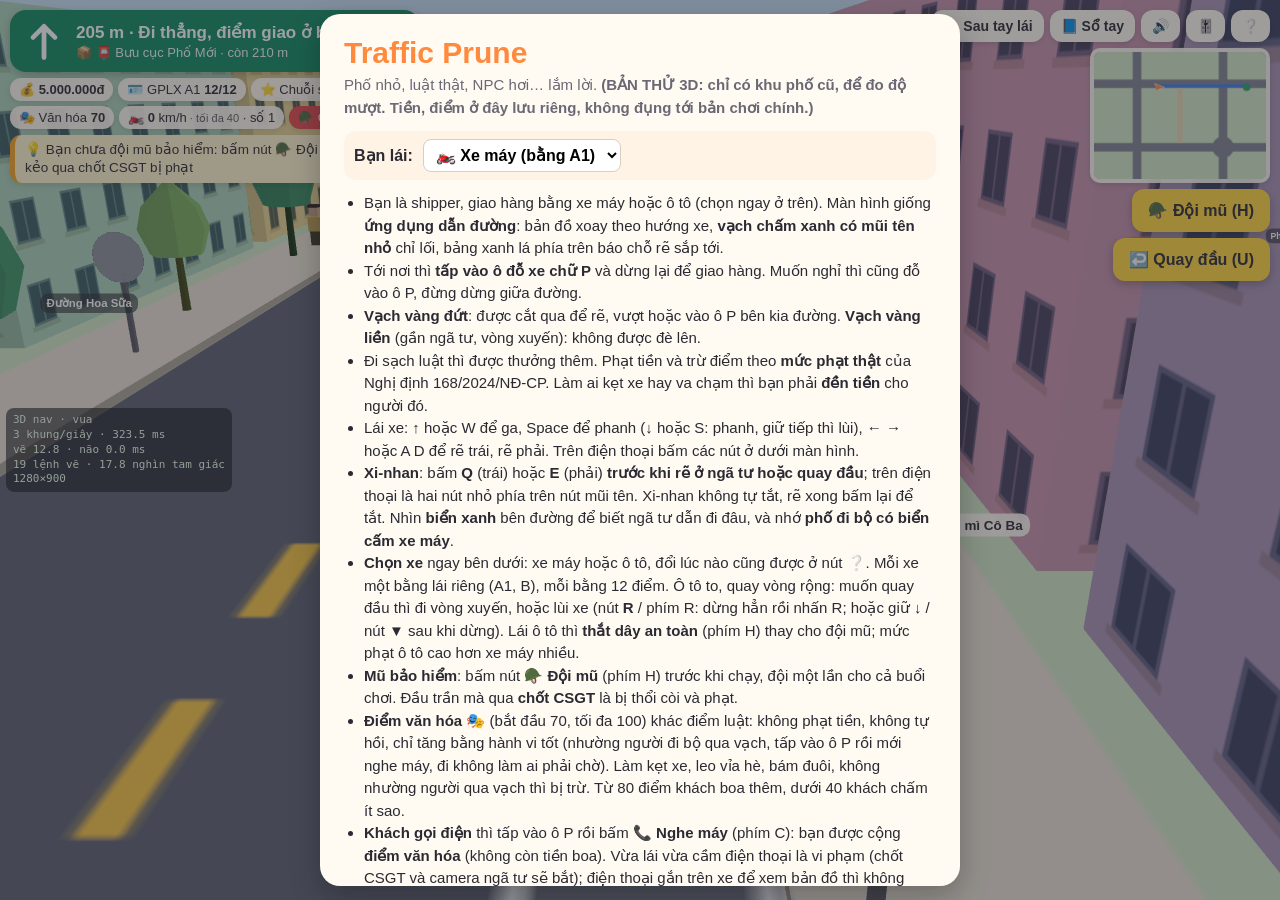
==== thu-3d/index.html @ 2b47bef3 "Thử 3D: bản thử nấc 2 cho khu phố cũ (dùng lại bộ não game, chỉ thay phần vẽ) - thu-3d/index.html: b" ====
<!DOCTYPE html>
<html lang="vi">
<head>
<meta charset="utf-8">
<meta name="viewport" content="width=device-width,initial-scale=1,maximum-scale=1,user-scalable=no">
<title>Traffic Prune · bản thử 3D (khu phố cũ)</title>
<link rel="icon" href="data:image/svg+xml,%3Csvg xmlns=%22http://www.w3.org/2000/svg%22 viewBox=%220 0 100 100%22%3E%3Ctext y=%22.9em%22 font-size=%2290%22%3E%F0%9F%9B%B5%3C/text%3E%3C/svg%3E">
<link rel="stylesheet" href="../css/style.css">
<link rel="stylesheet" href="thu-3d.css">
</head>
<body>
<div id="stage"><canvas id="game"></canvas></div>
<div id="flash">📸 Camera phạt nguội đã ghi hình</div>

<div id="top">
  <div id="nav"><div id="navIcon"></div><div id="navTxt"><div id="navMain"></div><div id="navSub"></div></div></div>
  <div id="chips">
    <div class="chip" id="money"></div>
    <div class="chip" id="pts"></div>
    <div class="chip" id="streak"></div>
    <div class="chip" id="cult"></div>
    <div class="chip" id="speed"></div>
    <div class="chip over" id="helmchip" style="display:none"></div>
    <div class="chip" id="callchip" style="display:none"></div>
    <div class="chip" id="sigchip" style="display:none"><b id="sigL">◀</b> <span class="lbl">xi-nhan</span> <b id="sigR">▶</b></div>
  </div>
  <div id="warn"></div>
  <div id="bubble"><b id="bubName"></b><span id="bubText"></span></div>
  <div id="law"></div>
</div>
<div id="right">
  <div id="topbtns">
    <button class="btn" id="viewBtn"></button>
    <button class="btn" id="bookBtn">📘<span class="lbl"> Sổ tay</span></button>
    <button class="btn" id="muteBtn" aria-label="Bật hoặc tắt âm thanh">🔊</button>
    <button class="btn" id="soundBtn" aria-label="Cài đặt âm thanh">🎚️</button>
    <button class="btn" id="helpBtn">❔</button>
  </div>
  <div id="soundPanel" class="chip">
    <label class="srow"><input type="checkbox" id="sndOn"> Bật âm thanh</label>
    <label class="srow">Loại xe <select id="sndBike"><option value="so">Xe số</option><option value="ga">Xe tay ga</option></select></label>
    <label class="srow">Tiếng động <input type="range" id="sndFx" min="0" max="1" step="0.05"></label>
    <label class="srow">Giọng chỉ đường <input type="range" id="sndVoice" min="0" max="1" step="0.05"></label>
    <label class="srow">Giọng NPC <input type="range" id="sndNpc" min="0" max="1" step="0.05"></label>
    <div class="fine" id="sndStatus"></div>
    <button class="btn" id="sndTest">▶ Nghe thử</button>
  </div>
  <canvas id="mini"></canvas>
  <div id="actions">
    <button class="btn act" id="helmBtn">🪖 Đội mũ <span class="key">(H)</span></button>
    <button class="btn act" id="utBtn"><span id="utTxt">↩️ Quay đầu</span> <span class="key">(U)</span></button>
    <button class="btn act ring" id="callBtn" style="display:none">📞 Nghe máy <span class="key">(C)</span></button>
  </div>
</div>

<!-- Góc nhìn "sau tay lái": ghi đông và đồng hồ tốc độ, chỉ hiện khi chọn kiểu nhìn này -->
<div id="cockpit" aria-hidden="true">
  <svg viewBox="0 0 400 150" preserveAspectRatio="xMidYMax meet">
    <path d="M8 96 C70 70 130 62 200 62 C270 62 330 70 392 96" fill="none" stroke="#2b2a33" stroke-width="13" stroke-linecap="round"/>
    <path d="M8 96 C30 86 52 79 76 74" fill="none" stroke="#111" stroke-width="19" stroke-linecap="round"/>
    <path d="M392 96 C370 86 348 79 324 74" fill="none" stroke="#111" stroke-width="19" stroke-linecap="round"/>
    <path d="M150 150 L162 78 C175 66 225 66 238 78 L250 150 Z" fill="#ff8a3d" stroke="#c0703a" stroke-width="2"/>
    <circle cx="200" cy="74" r="45" fill="#23222b" stroke="#fffaf2" stroke-width="4"/>
    <path d="M168 99 A40 40 0 1 1 232 99" fill="none" stroke="#6b6875" stroke-width="3" stroke-linecap="round"/>
    <path d="M226 46 A40 40 0 0 1 232 99" fill="none" stroke="#e5484d" stroke-width="3" stroke-linecap="round"/>
    <g id="needle" transform="rotate(-128 200 74)"><path d="M200 74 L200 40" stroke="#ffb020" stroke-width="3.5" stroke-linecap="round"/></g>
    <circle cx="200" cy="74" r="4" fill="#fffaf2"/>
    <polygon id="sigCkL" points="124,56 146,44 146,68" fill="#ffae00" opacity="0"/>
    <polygon id="sigCkR" points="276,56 254,44 254,68" fill="#ffae00" opacity="0"/>
    <text id="ckSpeed" x="200" y="100" text-anchor="middle" font-size="19" font-weight="700" fill="#fffaf2" font-family="Segoe UI, Roboto, sans-serif">0</text>
    <text id="ckUnit" x="200" y="112" text-anchor="middle" font-size="8.5" fill="#bdbbc7" font-family="Segoe UI, Roboto, sans-serif">km/h</text>
  </svg>
</div>


<!-- Góc nhìn "sau vô lăng" của ô tô (bản 0.12.3): bảng đồng hồ, vô lăng xoay theo hướng lái, đèn xi-nhan, chữ số D/R/P -->
<div id="cockpitCar" aria-hidden="true">
  <svg viewBox="0 0 400 215" preserveAspectRatio="xMidYMax meet">
    <path id="dashCar" d="M0 215 L0 154 C80 142 140 139 200 139 C260 139 320 142 400 154 L400 215 Z" fill="#26252d"/>
    <circle cx="200" cy="112" r="36" fill="#1b1a21" stroke="#fffaf2" stroke-width="3.5"/>
    <path d="M176.4 130.5 A30 30 0 1 1 223.6 130.5" fill="none" stroke="#6b6875" stroke-width="3" stroke-linecap="round"/>
    <path d="M227 98.9 A30 30 0 0 1 223.6 130.5" fill="none" stroke="#e5484d" stroke-width="3" stroke-linecap="round"/>
    <g id="needleCar" transform="rotate(-128 200 112)"><path d="M200 98 L200 83" stroke="#ffb020" stroke-width="3.5" stroke-linecap="round"/></g>
    <text id="ckSpeedCar" x="200" y="119" text-anchor="middle" font-size="18" font-weight="700" fill="#fffaf2" font-family="Segoe UI, Roboto, sans-serif">0</text>
    <text x="200" y="130" text-anchor="middle" font-size="7" fill="#bdbbc7" font-family="Segoe UI, Roboto, sans-serif">km/h</text>
    <polygon id="sigCkLCar" points="130,112 152,100 152,124" fill="#ffae00" opacity="0"/>
    <polygon id="sigCkRCar" points="270,112 248,100 248,124" fill="#ffae00" opacity="0"/>
    <text id="gearCar" x="306" y="122" text-anchor="middle" font-size="26" font-weight="800" fill="#7ee0a1" font-family="Segoe UI, Roboto, sans-serif">P</text>
    <g id="wheelCar" transform="rotate(0 200 192)">
      <circle cx="200" cy="192" r="50" fill="none" stroke="#111" stroke-width="12"/>
      <circle cx="200" cy="192" r="50" fill="none" stroke="#3a3944" stroke-width="3"/>
      <path d="M152 192 L248 192 M200 192 L200 242" stroke="#111" stroke-width="9" stroke-linecap="round"/>
      <circle cx="200" cy="192" r="14" fill="#2f2e38" stroke="#6b6875" stroke-width="2"/>
      <rect x="196" y="139" width="8" height="12" rx="2" fill="#ff8a3d"/>
    </g>
  </svg>
</div>

<div id="controls">
  <div class="padcol">
    <div class="sigrow">
      <button class="sbtn" data-s="-1" aria-label="Xi-nhan trái">◀ xi-nhan</button>
      <button class="sbtn" data-s="1" aria-label="Xi-nhan phải">xi-nhan ▶</button>
    </div>
    <div class="steer">
      <button class="cbtn d-left" data-k="left" aria-label="Rẽ trái">◀</button>
      <button class="cbtn d-right" data-k="right" aria-label="Rẽ phải">▶</button>
    </div>
    <div class="downrow">
      <button class="cbtn d-down" data-k="down" aria-label="Phanh rồi lùi">▼</button>
      <button class="cbtn d-rev" data-k="rev" aria-label="Số lùi (chỉ lùi khi xe đã dừng)">R</button>
    </div>
  </div>
  <div class="pad">
    <button class="cbtn small" data-k="brake">PHANH</button>
    <button class="cbtn small" data-k="up">GA</button>
  </div>
</div>

<div class="overlay" id="start">
  <div class="card">
    <h1>Traffic Prune</h1>
    <p class="tag">Phố nhỏ, luật thật, NPC hơi… lắm lời. <b>(BẢN THỬ 3D: chỉ có khu phố cũ, để đo độ mượt. Tiền, điểm ở đây lưu riêng, không đụng tới bản chơi chính.)</b></p>
    <div class="row" id="vehRow">
      <label for="veh">Bạn lái:</label>
      <select id="veh">
        <option value="bike">🏍️ Xe máy (bằng A1)</option>
        <option value="car">🚗 Ô tô (bằng B)</option>
      </select>
    </div>
    <ul>
      <li>Bạn là shipper, giao hàng bằng xe máy hoặc ô tô (chọn ngay ở trên). Màn hình giống <b>ứng dụng dẫn đường</b>: bản đồ xoay theo hướng xe, <b>vạch chấm xanh có mũi tên nhỏ</b> chỉ lối, bảng xanh lá phía trên báo chỗ rẽ sắp tới.</li>
      <li>Tới nơi thì <b>tấp vào ô đỗ xe chữ P</b> và dừng lại để giao hàng. Muốn nghỉ thì cũng đỗ vào ô P, đừng dừng giữa đường.</li>
      <li><b>Vạch vàng đứt</b>: được cắt qua để rẽ, vượt hoặc vào ô P bên kia đường. <b>Vạch vàng liền</b> (gần ngã tư, vòng xuyến): không được đè lên.</li>
      <li>Đi sạch luật thì được thưởng thêm. Phạt tiền và trừ điểm theo <b>mức phạt thật</b> của Nghị định 168/2024/NĐ-CP. Làm ai kẹt xe hay va chạm thì bạn phải <b>đền tiền</b> cho người đó.</li>
      <li>Lái xe: ↑ hoặc W để ga, Space để phanh (↓ hoặc S: phanh, giữ tiếp thì lùi), ← → hoặc A D để rẽ trái, rẽ phải. Trên điện thoại bấm các nút ở dưới màn hình.</li>
      <li><b>Xi-nhan</b>: bấm <b>Q</b> (trái) hoặc <b>E</b> (phải) <b>trước khi rẽ ở ngã tư hoặc quay đầu</b>; trên điện thoại là hai nút nhỏ phía trên nút mũi tên. Xi-nhan không tự tắt, rẽ xong bấm lại để tắt. Nhìn <b>biển xanh</b> bên đường để biết ngã tư dẫn đi đâu, và nhớ <b>phố đi bộ có biển cấm xe máy</b>.</li>
      <li><b>Chọn xe</b> ngay bên dưới: xe máy hoặc ô tô, đổi lúc nào cũng được ở nút ❔. Mỗi xe một bằng lái riêng (A1, B), mỗi bằng 12 điểm. Ô tô to, quay vòng rộng: muốn quay đầu thì đi vòng xuyến, hoặc lùi xe (nút <b>R</b> / phím R: dừng hẳn rồi nhấn R; hoặc giữ ↓ / nút ▼ sau khi dừng). Lái ô tô thì <b>thắt dây an toàn</b> (phím H) thay cho đội mũ; mức phạt ô tô cao hơn xe máy nhiều.</li>
      <li><b>Mũ bảo hiểm</b>: bấm nút <b>🪖 Đội mũ</b> (phím H) trước khi chạy, đội một lần cho cả buổi chơi. Đầu trần mà qua <b>chốt CSGT</b> là bị thổi còi và phạt.</li>
      <li><b>Điểm văn hóa 🎭</b> (bắt đầu 70, tối đa 100) khác điểm luật: không phạt tiền, không tự hồi, chỉ tăng bằng hành vi tốt (nhường người đi bộ qua vạch, tấp vào ô P rồi mới nghe máy, đi không làm ai phải chờ). Làm kẹt xe, leo vỉa hè, bám đuôi, không nhường người qua vạch thì bị trừ. Từ 80 điểm khách boa thêm, dưới 40 khách chấm ít sao.</li>
      <li><b>Khách gọi điện</b> thì tấp vào ô P rồi bấm <b>📞 Nghe máy</b> (phím C): bạn được cộng <b>điểm văn hóa</b> (không còn tiền boa). Vừa lái vừa cầm điện thoại là vi phạm (chốt CSGT và camera ngã tư sẽ bắt); điện thoại gắn trên xe để xem bản đồ thì không sao.</li>
      <li><b>Rẽ ở ngã tư:</b> bật xi-nhan trước ngã tư là xe tự ôm cua vào đúng làn (cần bật trợ lái bên dưới); bạn lo ga, phanh và đèn. Bấm nút rẽ là tự lái lại.</li>
      <li><b>Quay đầu:</b> bấm nút <b>↩️ Quay đầu</b> (phím U), xe tự bật xi-nhan và quay ngược lại; chỉ làm ở chỗ vạch đứt và khi đường trống. Nút <b>🔊</b> (phím M) tắt hoặc bật tiếng. Tiền công mỗi chuyến tính theo quãng đường.</li>
    </ul>
    <div class="row">
      <label for="xungho">Người trong phố gọi bạn là:</label>
      <select id="xungho">
        <option value="anh">anh</option>
        <option value="chị">chị</option>
        <option value="bác">bác</option>
        <option value="bạn">bạn</option>
        <option value="ông">ông</option>
      </select>
    </div>
    <div class="row">
      <input type="checkbox" id="assist" checked>
      <label for="assist">Trợ lái giữ làn: thả phím rẽ ra là xe tự chạy thẳng theo làn (nên bật khi mới chơi)</label>
    </div>
    <p class="fine">Quyền riêng tư: game chỉ lưu trên chính máy của bạn cách gọi bạn chọn, các lựa chọn ở trên và thống kê cách bạn chơi (số lần mắc mỗi lỗi, tiền, điểm). Không gửi đi đâu cả. Muốn xóa thì vào 📘 Sổ tay.</p>
    <div class="row"><button class="btn primary" id="go">Lên xe!</button></div>
  </div>
</div>

<div class="overlay hidden" id="suspend">
  <div class="card" id="suspendCard"></div>
</div>

<div class="overlay hidden" id="book">
  <div class="card">
    <h2>📘 Sổ tay luật của bạn</h2>
    <div id="bookList"></div>
    <p class="fine">Mức phạt lấy theo Nghị định 168/2024/NĐ-CP (Điều 7, áp dụng cho xe mô tô, xe gắn máy), có hiệu lực từ 01/01/2025. Nghị định 238/2026/NĐ-CP sửa đổi một số điều của Nghị định 168, có hiệu lực từ 15/8/2026. Trước khi phát hành rộng, cần đối chiếu lại các mức này với văn bản gốc. Luật ngoài đời: giấy phép lái xe có 12 điểm và được phục hồi đủ 12 điểm nếu 12 tháng không bị trừ điểm. Bị trừ hết điểm thì không được lái xe; sau ít nhất 6 tháng mới được kiểm tra kiến thức pháp luật để phục hồi điểm (khoản 3 Điều 58 Luật Trật tự, an toàn giao thông đường bộ 2024). Trong game: cứ 5 chuyến sạch liên tiếp thì hồi 1 điểm.</p>
    <div class="row">
      <button class="btn primary" id="bookClose">Chạy tiếp</button>
      <button class="btn" id="resetBtn">Xóa dữ liệu và chơi lại từ đầu</button>
    </div>
  </div>
</div>

<!-- BẢN THỬ 3D: dùng lại nguyên "bộ não" của game (các file ../js), chỉ thay phần vẽ bằng ve-3d.js -->
<!-- Lưu riêng: phải nạp TRƯỚC game.js để bản thử không ghi đè tiền, điểm của bản chơi chính -->
<script src="luu-rieng.js"></script>
<!-- Thứ tự nạp quan trọng: dữ liệu trước, game.js sau cùng -->
<script src="../js/luat.js"></script>
<script src="../js/cau-thoai.js"></script>
<script src="../js/ban-do.js"></script>
<script src="../js/ve-nen.js"></script>
<script src="../js/am-thanh.js"></script>
<script src="../js/game.js"></script>
<!-- Phần vẽ 3D: thư viện Three.js r187 (MIT) gom thành script thường, rồi file vẽ của bản thử -->
<script src="lib/three.r187.js"></script>
<script src="ve-3d.js"></script>
</body>
</html>
---- css/style.css ----
:root{
    --ink:#2b2a33; --paper:#fffaf2; --accent:#ff8a3d; --good:#2f9e6b; --bad:#e5484d; --nav:#0f8a5f;
    font-family: "Segoe UI", Roboto, "Helvetica Neue", Arial, sans-serif;
  }
  *{box-sizing:border-box}
  html,body{margin:0;height:100%;overflow:hidden;background:#cfe6c4;color:var(--ink);
    -webkit-user-select:none;user-select:none;touch-action:none}
  #stage{position:fixed;inset:0;overflow:hidden;background:linear-gradient(to bottom,#9fd0ff 0%,#d9ecf5 20%,#dfeede 30%,#dfeede 100%)}
  #game{position:absolute;display:block;transform-origin:50% 100%;will-change:transform}
  #top{position:fixed;left:10px;top:10px;width:min(410px,calc(100vw - 20px));display:flex;flex-direction:column;gap:6px;pointer-events:none;z-index:3}
  #nav{display:flex;gap:10px;align-items:center;background:var(--nav);color:#fff;border-radius:16px;padding:9px 12px;box-shadow:0 3px 10px rgba(0,0,0,.22)}
  #navIcon{flex:0 0 44px;height:44px}
  #navIcon svg{width:44px;height:44px;stroke:#fff;stroke-width:2.6;fill:none;stroke-linecap:round;stroke-linejoin:round}
  #navMain{font-size:17px;font-weight:700;line-height:1.25}
  #navSub{font-size:13px;opacity:.92;margin-top:2px;white-space:nowrap;overflow:hidden;text-overflow:ellipsis}
  #navTxt{min-width:0;flex:1}
  #chips{display:flex;flex-wrap:wrap;gap:5px}
  .chip{background:rgba(255,250,242,.95);border-radius:11px;padding:4px 9px;font-size:13px;box-shadow:0 2px 6px rgba(0,0,0,.12);white-space:nowrap}
  .chip b{font-weight:700}
  .chip .lim{font-size:11px;opacity:.75}
  .chip.near{background:#ffd666}
  .chip.good{background:#c9f0d6}
  .chip.over{background:#e5484d;color:#fff}
  #money.neg{color:var(--bad)}
  #warn{display:none;background:#fff3cd;border-left:5px solid #f5a623;border-radius:11px;padding:6px 10px;font-size:13.5px;line-height:1.35;box-shadow:0 2px 6px rgba(0,0,0,.12)}
  #bubble{display:none;background:var(--paper);border:2px solid var(--accent);border-radius:16px;padding:9px 13px;font-size:15px;line-height:1.4;box-shadow:0 4px 12px rgba(0,0,0,.2)}
  #bubName{display:block;color:#c4581c;font-size:13px;margin-bottom:2px}
  #law{display:none;background:rgba(255,250,242,.97);border-left:6px solid var(--bad);border-radius:14px;padding:9px 13px;font-size:13.5px;line-height:1.42;
    box-shadow:0 4px 14px rgba(0,0,0,.18)}
  #law.good{border-left-color:var(--good)}
  #law .lawx{display:none}
  #law{pointer-events:auto}
  #law small{color:#6b6875}
  #right{position:fixed;right:10px;top:10px;display:flex;flex-direction:column;align-items:flex-end;gap:6px;z-index:3}
  #topbtns{display:flex;gap:6px}
  .btn{border:0;border-radius:12px;background:var(--paper);padding:8px 11px;font-size:14px;font-weight:600;color:var(--ink);
    box-shadow:0 2px 6px rgba(0,0,0,.15);cursor:pointer}
  .btn.primary{background:var(--accent);color:#fff;font-size:18px;padding:12px 26px}
  #actions{display:flex;flex-direction:column;align-items:flex-end;gap:6px;pointer-events:auto}
  .btn.act{font-size:16px;padding:12px 16px;background:#ffd43b;color:#2b2a33;box-shadow:0 3px 10px rgba(0,0,0,.25)}
  .btn.act.ring{background:#2f9e6b;color:#fff;animation:ringpulse 1s infinite}
  @keyframes ringpulse{0%,100%{transform:scale(1)}50%{transform:scale(1.07)}}
  body.touch .key{display:none}
  #mini{width:180px;height:135px;border-radius:10px;border:4px solid rgba(255,250,242,.92);box-shadow:0 2px 6px rgba(0,0,0,.15);pointer-events:none}
  #flash{position:fixed;inset:0;background:rgba(255,255,255,.85);display:flex;align-items:flex-start;justify-content:center;padding-top:30vh;
    font-size:22px;font-weight:700;color:var(--bad);opacity:0;pointer-events:none;z-index:4}
  #cockpit{position:fixed;left:50%;bottom:0;width:min(560px,100vw);transform:translateX(-50%);display:none;pointer-events:none;z-index:2}
  #cockpit svg{display:block;width:100%;height:auto}
  body.bike #cockpit{display:block}
  body.car #cockpit{display:none}
  #cockpitCar{position:fixed;left:50%;bottom:0;width:min(560px,100vw);transform:translateX(-50%);display:none;pointer-events:none;z-index:2}
  #cockpitCar svg{display:block;width:100%;height:auto}
  body.bike.car #cockpitCar{display:block}
  /* trên điện thoại bảng đồng hồ nằm phía trên hàng nút, phía dưới là nền tối cho dễ nhìn nút */
  /* bản 0.12.4: trên điện thoại chỉ giữ ô đồng hồ nhỏ và nửa vành vô lăng mờ, đặt phía trên hàng nút, không còn nền tối che đường */
  body.bike.car.touch #cockpitCar{bottom:200px;width:190px}
  body.bike.car.touch #dashCar{display:none}
  body.bike.car.touch #wheelCar{opacity:.55}
  #vehRow{background:#fff3e6;border-radius:12px;padding:8px 10px;font-weight:600}
  #vehRow select{font-size:16px;font-weight:600}   /* ô tô: bản 0.12.1 mới có vô lăng */
  /* trên điện thoại ghi đông nằm phía trên hàng nút; thân xe kéo dài xuống mép dưới màn hình */
  body.bike.touch #cockpit::after{content:'';display:block;height:92px;width:25%;margin:0 auto;background:#ff8a3d;border-left:2px solid #c0703a;border-right:2px solid #c0703a;box-sizing:border-box}
  #controls{position:fixed;left:0;right:0;bottom:0;height:200px;display:none;justify-content:space-between;align-items:flex-end;padding:0 14px 16px;pointer-events:none;z-index:3}
  body.touch #controls{display:flex}
  .pad{display:flex;gap:12px;pointer-events:auto}
  .cbtn{width:78px;height:78px;border-radius:50%;border:0;background:rgba(255,250,242,.88);font-size:28px;font-weight:700;color:var(--ink);
    box-shadow:0 3px 8px rgba(0,0,0,.2);touch-action:none}
  .cbtn.on{background:var(--accent);color:#fff}
  .cbtn.small{font-size:15px}
  .padcol{display:flex;flex-direction:column;gap:8px;align-items:stretch;pointer-events:none}
  .sigrow{display:flex;justify-content:space-between;gap:10px;pointer-events:auto}
  .sbtn{flex:1;height:38px;border-radius:19px;border:0;background:rgba(255,236,179,.92);color:#8a5a00;font-size:13px;font-weight:700;
    box-shadow:0 3px 8px rgba(0,0,0,.2);touch-action:none;padding:0 8px;white-space:nowrap}
  .sbtn:active{background:#ffae00;color:#fff}
  #sigchip b{color:#e08a00;font-size:15px;transition:opacity .05s}
  /* hai nút rẽ to, cạnh nhau; nút lùi nhỏ hơn nằm giữa bên dưới */
  .steer{display:flex;gap:10px;pointer-events:auto;touch-action:none}
  .steer .cbtn{width:76px;height:76px;font-size:28px}
  .padcol .downrow{display:flex;gap:10px;justify-content:center}
  .padcol .d-down,.padcol .d-rev{width:56px;height:56px;font-size:22px;pointer-events:auto}
  .d-rev{display:none;font-size:20px}
  body.car .d-rev{display:block}
  @media (min-width:1000px){
    #bubble{position:fixed;top:12px;left:440px;right:210px;margin:0 auto;max-width:470px}
    #law{position:fixed;left:10px;bottom:10px;width:400px}
  }
  @media (max-width:999px){
    #right{top:82px}
    #mini{display:none}
    #chips{max-width:calc(100% - 150px)}
    .btn{padding:6px 9px;font-size:13px}
  }
  /* điện thoại: bảng phạt chỉ chiếm vài dòng, chạm vào là ẩn; chi tiết xem ở 📘 Sổ tay */
  @media (max-width:999px){
    #law{padding:6px 10px;font-size:12px;line-height:1.3;background:rgba(255,250,242,.9)}
    #law .lawin{display:-webkit-box;-webkit-box-orient:vertical;-webkit-line-clamp:3;overflow:hidden}
    #law .lawx{display:block;font-size:10px;color:#8b8896;text-align:right;margin-top:1px}
  }
  @media (max-width:600px){ .cbtn{width:70px;height:70px} .steer .cbtn{width:72px;height:72px} .padcol .d-down,.padcol .d-rev{width:56px;height:56px} #navMain{font-size:15.5px} #law{font-size:12.5px} .lbl{display:none} #chips{max-width:calc(100% - 185px)} }
  /* điện thoại cầm ngang: màn hình thấp nên bỏ chữ nhãn trên các ô thông tin cho gọn, khỏi đè lên nút điều khiển */
  @media (max-height:450px){ .lbl{display:none} #chips{max-width:calc(100% - 185px)} }
  .overlay{position:fixed;inset:0;background:rgba(43,42,51,.45);display:flex;align-items:center;justify-content:center;padding:14px;z-index:10}
  .overlay.hidden{display:none}
  .card{background:var(--paper);border-radius:20px;max-width:640px;width:100%;max-height:calc(100vh - 28px);overflow:auto;padding:22px 24px;box-shadow:0 10px 30px rgba(0,0,0,.25);
    -webkit-user-select:text;user-select:text}
  .card h1{margin:0 0 4px;font-size:30px;color:var(--accent)}
  .card h2{margin:0 0 10px;font-size:22px}
  .card p,.card li{font-size:15px;line-height:1.5}
  .card ul{padding-left:20px;margin:8px 0}
  .tag{color:#6b6875;margin:0 0 12px}
  .row{display:flex;gap:10px;align-items:center;flex-wrap:wrap;margin:12px 0}
  select{font-size:15px;padding:6px 8px;border-radius:8px;border:1px solid #d6cfc2;background:#fff}
  input[type=checkbox]{width:18px;height:18px}
  .lawitem{border:1px solid #eadfcd;border-radius:12px;padding:10px 12px;margin:8px 0;font-size:14px;line-height:1.45}
  .lawitem .cnt{float:right;font-weight:700}
  .lawitem .cnt.z{color:var(--good)}
  .lawitem .cnt.nz{color:var(--bad)}
  .fine{color:#6b6875;font-size:12.5px}
  #soundPanel{display:none;flex-direction:column;gap:8px;width:250px;white-space:normal;padding:10px 12px;font-size:14px}
  #soundPanel.open{display:flex}
  .srow{display:flex;align-items:center;justify-content:space-between;gap:8px}
  .srow input[type=range]{width:120px}
---- thu-3d/thu-3d.css ----
/* Bản thử 3D: khung vẽ WebGL, lớp chữ nổi và ô số đo. Mọi thứ khác dùng ../css/style.css của game. */
#gl3d{position:absolute;left:0;top:0;width:100%;height:100%;display:block}
#nhan3d{position:absolute;left:0;top:0;width:100%;height:100%;display:block;pointer-events:none}
#do3d{position:fixed;left:6px;top:50%;transform:translateY(-50%);z-index:5;pointer-events:none;white-space:pre;
  font:11px/1.35 ui-monospace,Menlo,Consolas,monospace;color:#eaffea;background:rgba(20,24,30,.62);border-radius:8px;padding:5px 7px}
#loi3d{position:fixed;left:10px;right:10px;bottom:10px;z-index:20;background:#e5484d;color:#fff;border-radius:12px;padding:10px 12px;font-size:14px}
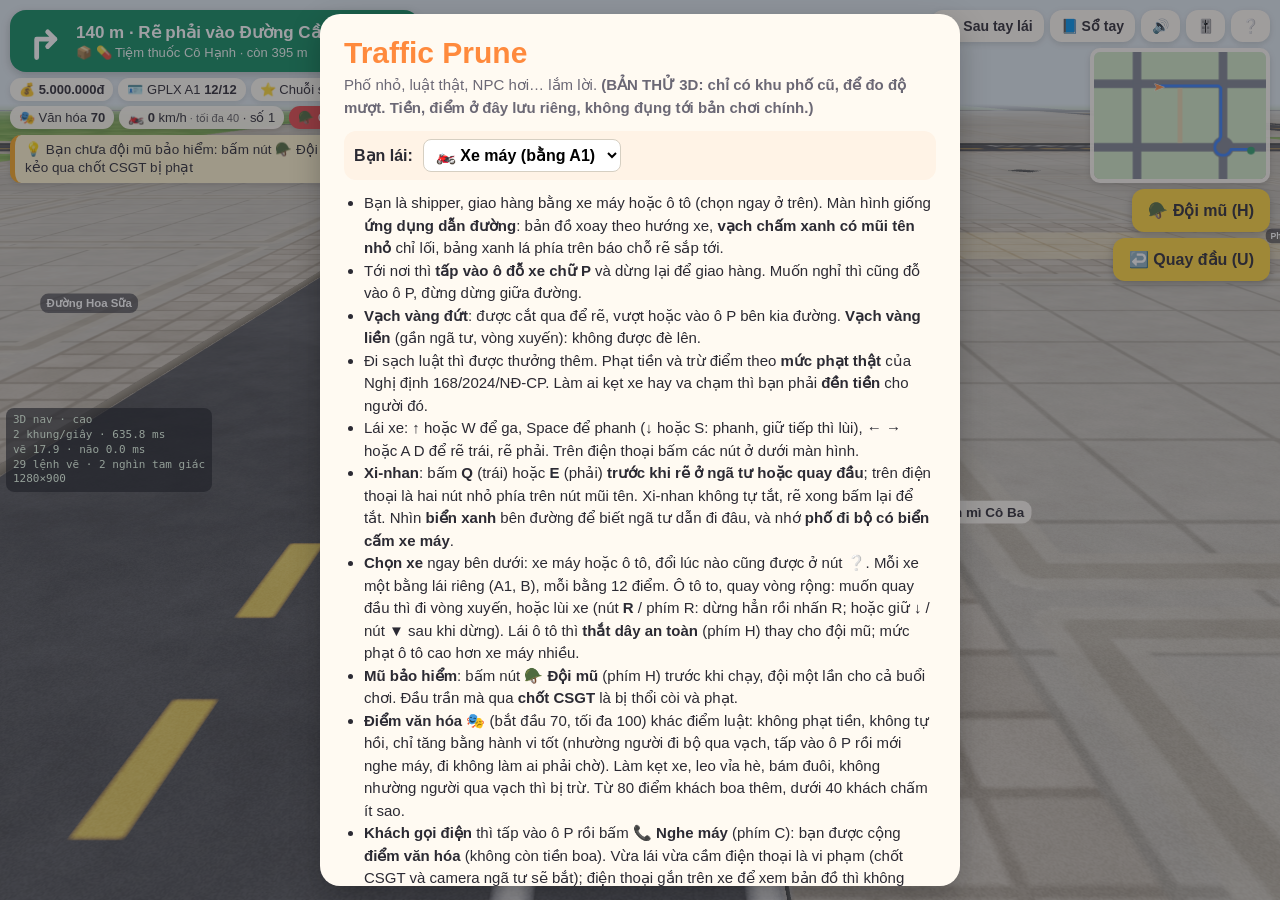
==== commit 668e037e: "Thử 3D đợt 1 (dở dang): chia file theo phần, dựng theo ô, mặt đất có chất liệu, ánh sáng và bầu trời" ====
--- a/thu-3d/index.html
+++ b/thu-3d/index.html
@@ -187,8 +187,20 @@
 <script src="../js/ve-nen.js"></script>
 <script src="../js/am-thanh.js"></script>
 <script src="../js/game.js"></script>
-<!-- Phần vẽ 3D: thư viện Three.js r187 (MIT) gom thành script thường, rồi file vẽ của bản thử -->
+<!-- Phần vẽ 3D: thư viện Three.js r187 (MIT) gom thành script thường, rồi các file vẽ trong thư mục 3d/ -->
 <script src="lib/three.r187.js"></script>
-<script src="ve-3d.js"></script>
+<!-- Thứ tự nạp quan trọng: nền tảng → chất liệu → ánh sáng → các lớp dựng cảnh → vật động → máy quay, chữ nổi → chinh.js sau cùng -->
+<script src="3d/nen-tang.js"></script>
+<script src="3d/chat-lieu.js"></script>
+<script src="3d/anh-sang.js"></script>
+<script src="3d/duong.js"></script>
+<script src="3d/nha.js"></script>
+<script src="3d/bien.js"></script>
+<script src="3d/trang-tri.js"></script>
+<script src="3d/xe.js"></script>
+<script src="3d/nguoi.js"></script>
+<script src="3d/may-quay.js"></script>
+<script src="3d/chu-noi.js"></script>
+<script src="3d/chinh.js"></script>
 </body>
 </html>
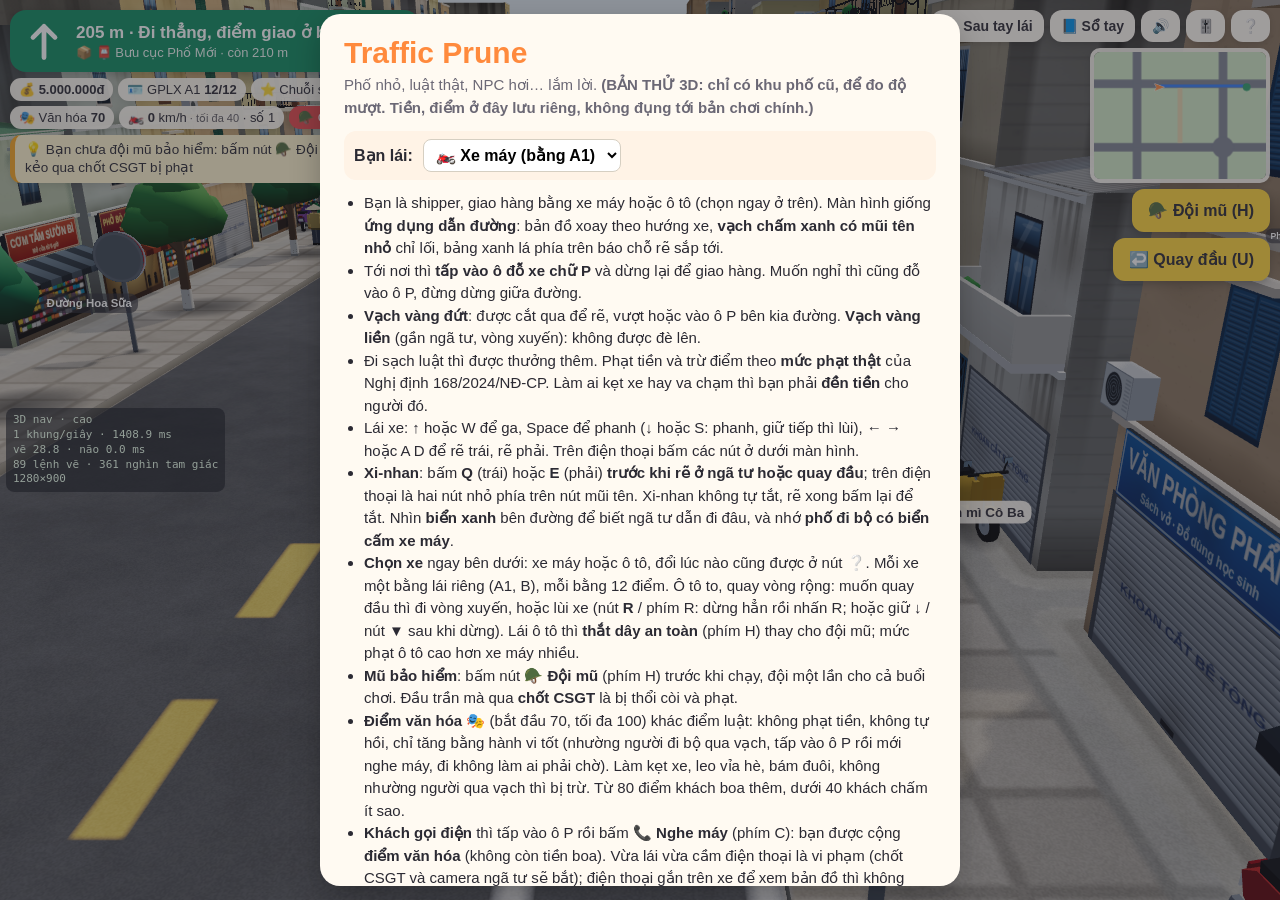
==== commit ceb39fee: "Thử 3D đợt 1 (dở dang): biển báo, đèn, chốt CSGT, xe máy / ô tô / xe buýt, người đi bộ, cây, cột điệ" ====
--- a/thu-3d/index.html
+++ b/thu-3d/index.html
@@ -199,6 +199,7 @@
 <script src="3d/trang-tri.js"></script>
 <script src="3d/xe.js"></script>
 <script src="3d/nguoi.js"></script>
+<script src="3d/chi-duong.js"></script>
 <script src="3d/may-quay.js"></script>
 <script src="3d/chu-noi.js"></script>
 <script src="3d/chinh.js"></script>
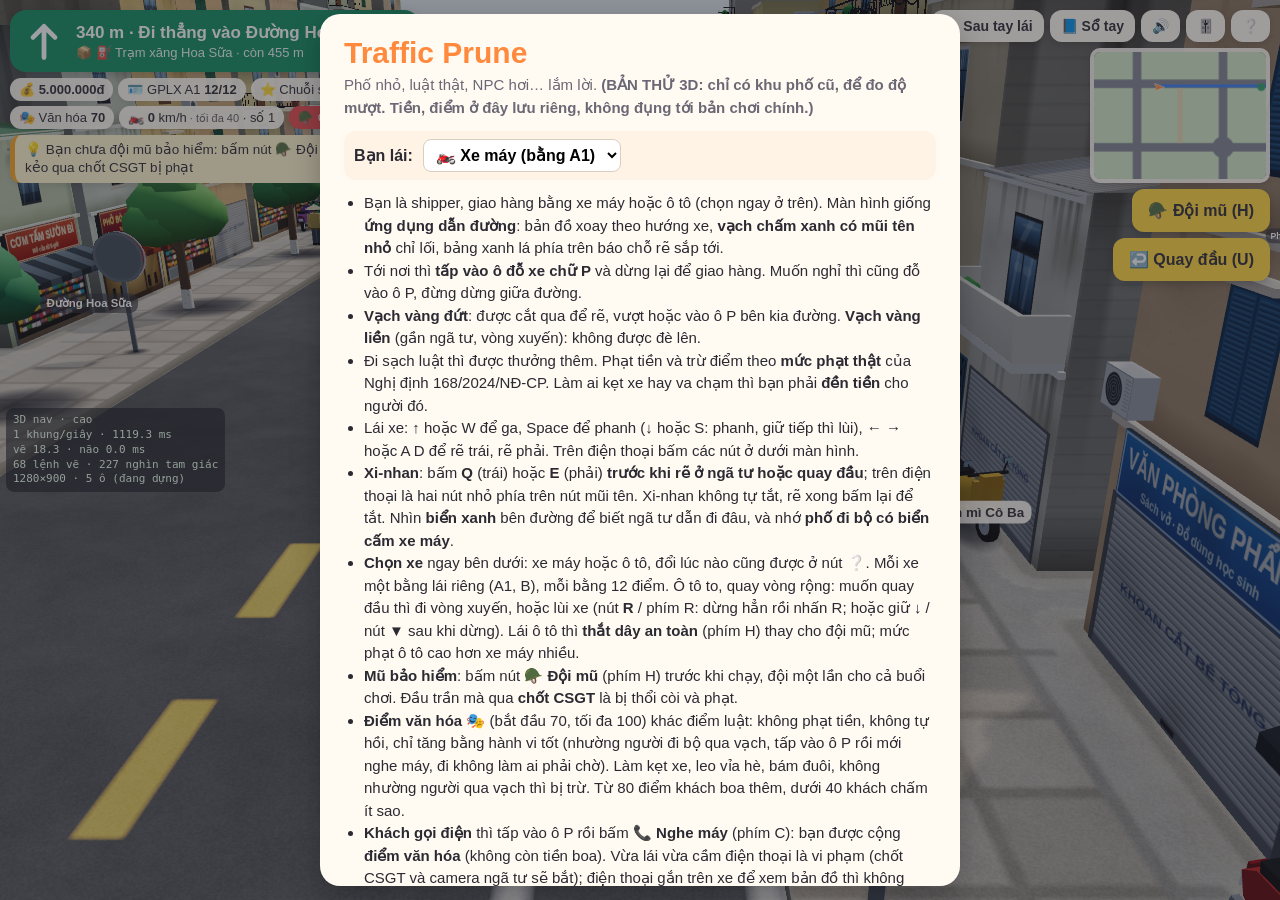
==== commit c20a9352: "Thử 3D đợt 2: danh mục vật (TP3.DANH_MUC), biển / đèn / chốt dựng theo danh mục, hình thay thế cho l" ====
--- a/thu-3d/index.html
+++ b/thu-3d/index.html
@@ -191,6 +191,7 @@
 <script src="lib/three.r187.js"></script>
 <!-- Thứ tự nạp quan trọng: nền tảng → chất liệu → ánh sáng → các lớp dựng cảnh → vật động → máy quay, chữ nổi → chinh.js sau cùng -->
 <script src="3d/nen-tang.js"></script>
+<script src="3d/danh-muc.js"></script>
 <script src="3d/chat-lieu.js"></script>
 <script src="3d/anh-sang.js"></script>
 <script src="3d/duong.js"></script>
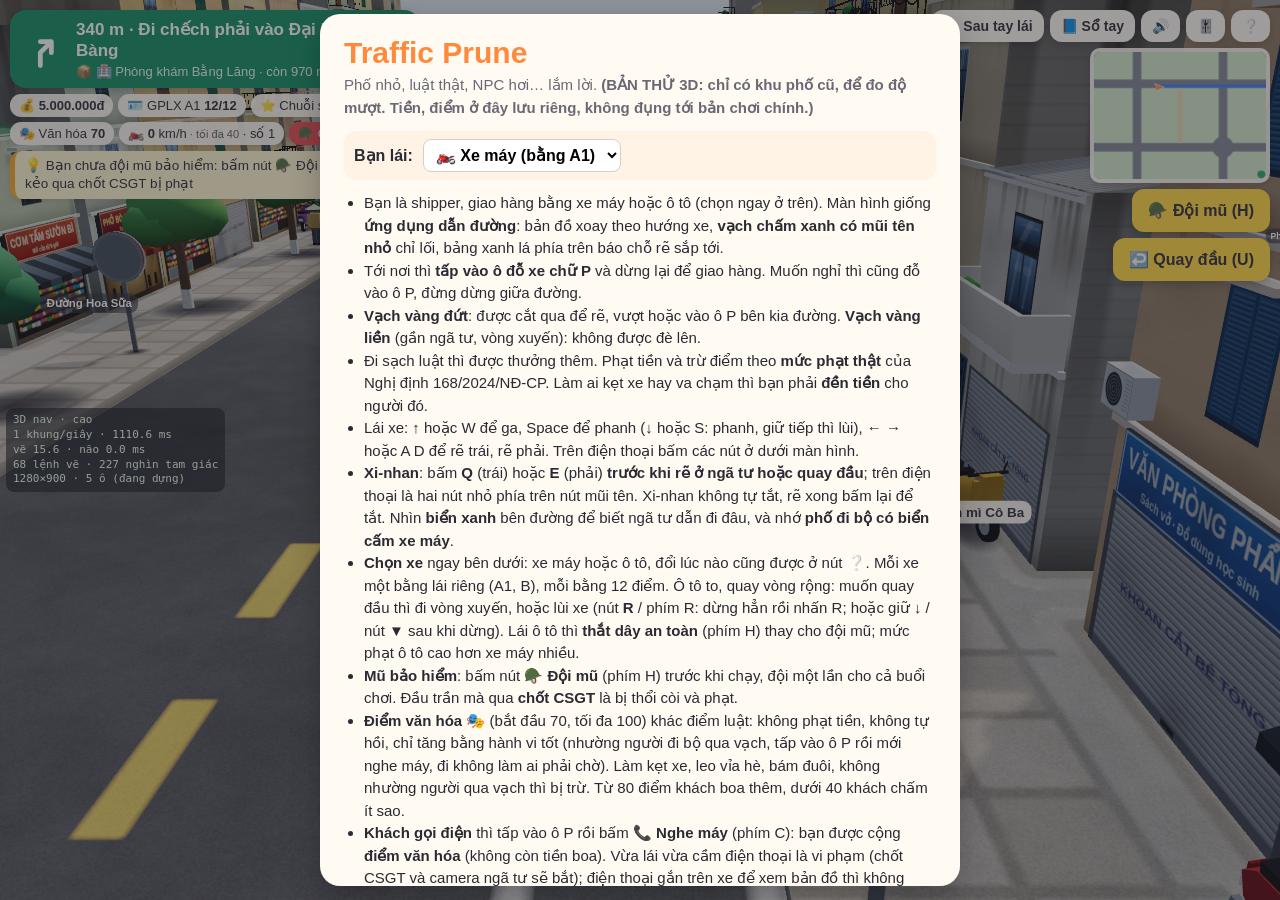
==== commit 1216f638: "Thử 3D đợt 3: ghi đông xe máy 3D xoay theo tay lái, đồng hồ tốc độ trên ghi đông (thay lớp SVG) Co-A" ====
--- a/thu-3d/index.html
+++ b/thu-3d/index.html
@@ -200,6 +200,7 @@
 <script src="3d/trang-tri.js"></script>
 <script src="3d/xe.js"></script>
 <script src="3d/nguoi.js"></script>
+<script src="3d/ghi-dong.js"></script>
 <script src="3d/chi-duong.js"></script>
 <script src="3d/may-quay.js"></script>
 <script src="3d/chu-noi.js"></script>
--- a/thu-3d/thu-3d.css
+++ b/thu-3d/thu-3d.css
@@ -4,3 +4,5 @@
 #do3d{position:fixed;left:6px;top:50%;transform:translateY(-50%);z-index:5;pointer-events:none;white-space:pre;
   font:11px/1.35 ui-monospace,Menlo,Consolas,monospace;color:#eaffea;background:rgba(20,24,30,.62);border-radius:8px;padding:5px 7px}
 #loi3d{position:fixed;left:10px;right:10px;bottom:10px;z-index:20;background:#e5484d;color:#fff;border-radius:12px;padding:10px 12px;font-size:14px}
+/* góc sau tay lái của xe máy: ghi đông 3D (3d/ghi-dong.js) thay cho lớp SVG của game */
+body.co3d.bike #cockpit{display:none}
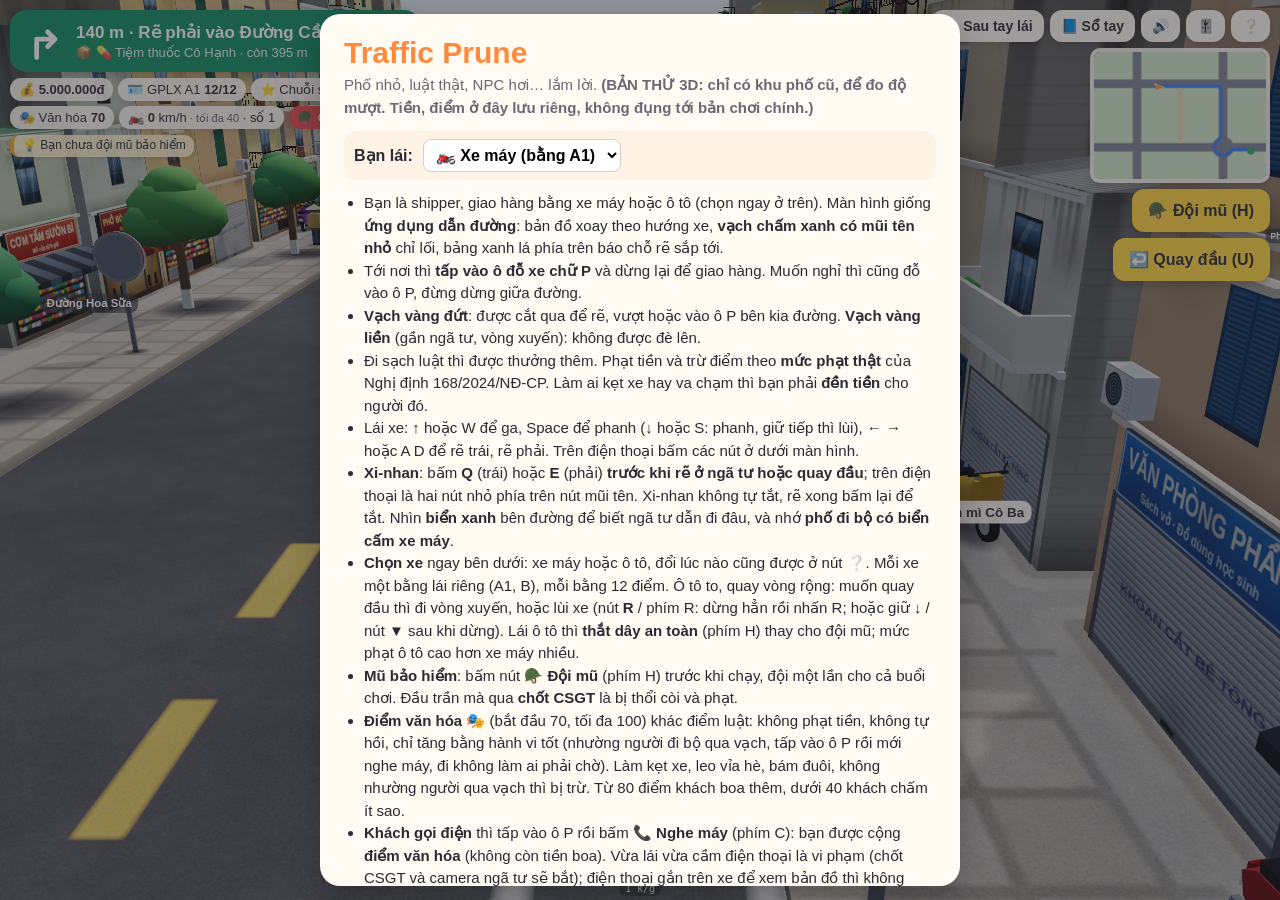
==== commit 9c2d62b5: "Thử 3D đợt 3: giao diện gọn khi lái (chữ cảnh báo không che tầm nhìn): dòng nhắc một câu ngắn, bảng " ====
--- a/thu-3d/index.html
+++ b/thu-3d/index.html
@@ -7,6 +7,7 @@
 <link rel="icon" href="data:image/svg+xml,%3Csvg xmlns=%22http://www.w3.org/2000/svg%22 viewBox=%220 0 100 100%22%3E%3Ctext y=%22.9em%22 font-size=%2290%22%3E%F0%9F%9B%B5%3C/text%3E%3C/svg%3E">
 <link rel="stylesheet" href="../css/style.css">
 <link rel="stylesheet" href="thu-3d.css">
+<link rel="stylesheet" href="giao-dien-gon.css">
 </head>
 <body>
 <div id="stage"><canvas id="game"></canvas></div>
@@ -204,6 +205,7 @@
 <script src="3d/chi-duong.js"></script>
 <script src="3d/may-quay.js"></script>
 <script src="3d/chu-noi.js"></script>
+<script src="3d/giao-dien.js"></script>
 <script src="3d/chinh.js"></script>
 </body>
 </html>
--- a/thu-3d/giao-dien-gon.css
+++ b/thu-3d/giao-dien-gon.css
@@ -0,0 +1,63 @@
+/* =========================================================
+   Traffic Prune · thu-3d/giao-dien-gon.css: GIAO DIỆN GỌN KHI LÁI Ở GÓC NHÌN 3D
+   Mục tiêu (người dùng yêu cầu 14:23 ngày 17/11/2026): chữ cảnh báo, nhắc nhở không được che tầm nhìn người lái;
+   vùng phía trước xe (làn đường và hai bên lề, khoảng nửa giữa màn hình) luôn thoáng.
+   Mọi quy tắc chỉ áp dụng khi <body> có lớp v3d (3d/giao-dien.js bật lớp này ở góc nhìn 'nav' và 'bike').
+   Không sửa ../css/style.css: file này nạp sau và ghi đè. Cách chép sang game chính: xem HUONG-DAN-3D.md, mục "Chép sang game chính".
+   ========================================================= */
+
+/* --- 1. Dòng nhắc (💡 🔴 🟡 🚨 📞): MỘT dòng ngắn, chữ nhỏ, nền hơi trong, rộng vừa chữ (nội dung rút gọn do giao-dien.js) --- */
+body.v3d #warn{align-self:flex-start;max-width:100%;padding:3px 8px;font-size:12px;line-height:1.3;white-space:nowrap;overflow:hidden;text-overflow:ellipsis;
+  background:rgba(255,243,205,.9);border-left-width:4px;border-radius:9px;box-shadow:0 1px 4px rgba(0,0,0,.12)}
+
+/* --- 2. Lời thoại NPC (💬): tối đa 2 dòng, tên và lời trên cùng một dòng, nền hơi trong, chạm để ẩn --- */
+body.v3d #bubble{align-self:flex-start;max-width:100%;padding:4px 9px;font-size:12.5px;line-height:1.32;max-height:calc(2.64em + 10px);overflow:hidden;
+  border-width:1.5px;border-radius:11px;background:rgba(255,250,242,.88);box-shadow:0 2px 6px rgba(0,0,0,.14);pointer-events:auto}
+body.v3d #bubName{display:inline;font-size:11.5px;margin:0 5px 0 0}
+/* đang có bảng phạt / thông báo thì không chồng thêm khung lời thoại (giao-dien.js bật lớp co-law) */
+body.v3d.co-law #bubble{display:none !important}
+
+/* --- 3. Bảng phạt / thông báo giao hàng: 2 dòng, chữ nhỏ, nền hơi trong, chạm để ẩn (chi tiết xem ở 📘 Sổ tay) --- */
+body.v3d #law{padding:5px 9px;font-size:12px;line-height:1.3;border-left-width:4px;border-radius:11px;background:rgba(255,250,242,.9);box-shadow:0 2px 8px rgba(0,0,0,.14)}
+body.v3d #law .lawin{display:-webkit-box;-webkit-box-orient:vertical;-webkit-line-clamp:2;overflow:hidden}
+body.v3d #law .lawx{display:none}
+body.v3d #law small{display:none}
+body.v3d #law .lawin br{display:none}   /* các ý nối liền trên cùng dòng cho đỡ tốn chỗ */
+
+/* --- 4. Ô số đo: mặc định một dòng nhỏ (số khung hình); ?do=1 hiện đủ; ?do=0 tắt --- */
+#do3d.gon{top:auto;bottom:4px;left:50%;transform:translateX(-50%);padding:1px 6px;font-size:10px;background:rgba(20,24,30,.4);border-radius:6px}
+
+/* --- 5. Máy tính (rộng từ 1000): lời thoại thôi nằm giữa màn hình phía trên, bảng phạt gọn ở góc dưới trái --- */
+@media (min-width:1000px){
+  body.v3d #bubble{position:static;margin:0;max-width:410px}
+  body.v3d #law{width:360px}
+  body.v3d #law .lawin{-webkit-line-clamp:3}
+}
+
+/* --- 6. Điện thoại (rộng dưới 1000): mọi thứ dồn sát mép trên, cả cụm cao không quá khoảng 190 điểm --- */
+@media (max-width:999px){
+  body.v3d #top{left:6px;top:6px;width:min(410px,calc(100vw - 12px));gap:4px}
+  body.v3d #nav{gap:8px;padding:5px 9px;border-radius:12px;box-shadow:0 2px 6px rgba(0,0,0,.2)}
+  body.v3d #navIcon{flex-basis:30px;height:30px}
+  body.v3d #navIcon svg{width:30px;height:30px}
+  body.v3d #navMain{font-size:13.5px;line-height:1.2;display:-webkit-box;-webkit-box-orient:vertical;-webkit-line-clamp:2;overflow:hidden}
+  body.v3d #navSub{font-size:11px;margin-top:1px}
+  body.v3d #chips{gap:3px;max-width:calc(100% - 172px)}
+  body.v3d .chip{padding:2px 6px;font-size:11.5px;border-radius:9px;box-shadow:0 1px 3px rgba(0,0,0,.12)}
+  body.v3d .chip .lim{display:none}
+  body.v3d #helmchip{display:none !important}          /* đã có nút 🪖 / 💺 và dòng nhắc */
+  body.v3d #right{right:6px;top:58px;gap:4px}
+  body.v3d #topbtns{gap:4px}
+  body.v3d #topbtns .btn{padding:4px 7px;font-size:12px;border-radius:9px}
+  body.v3d .btn.act{font-size:13px;padding:7px 10px;border-radius:10px}
+  body.v3d #warn{font-size:11.5px}
+  #do3d.gon{bottom:auto;top:1px;left:auto;right:2px;transform:none;font-size:9px;padding:0 4px}
+}
+/* điện thoại cầm ngang (màn hình thấp): cụm chữ bên trái hẹp lại để chừa giữa màn hình */
+@media (max-height:500px){
+  body.v3d #top{width:min(300px,40vw)}
+  body.v3d #chips{max-width:100%}
+  body.v3d #navMain{-webkit-line-clamp:1}
+  body.v3d #right{top:6px}
+  body.v3d #law .lawin{-webkit-line-clamp:2}
+}
